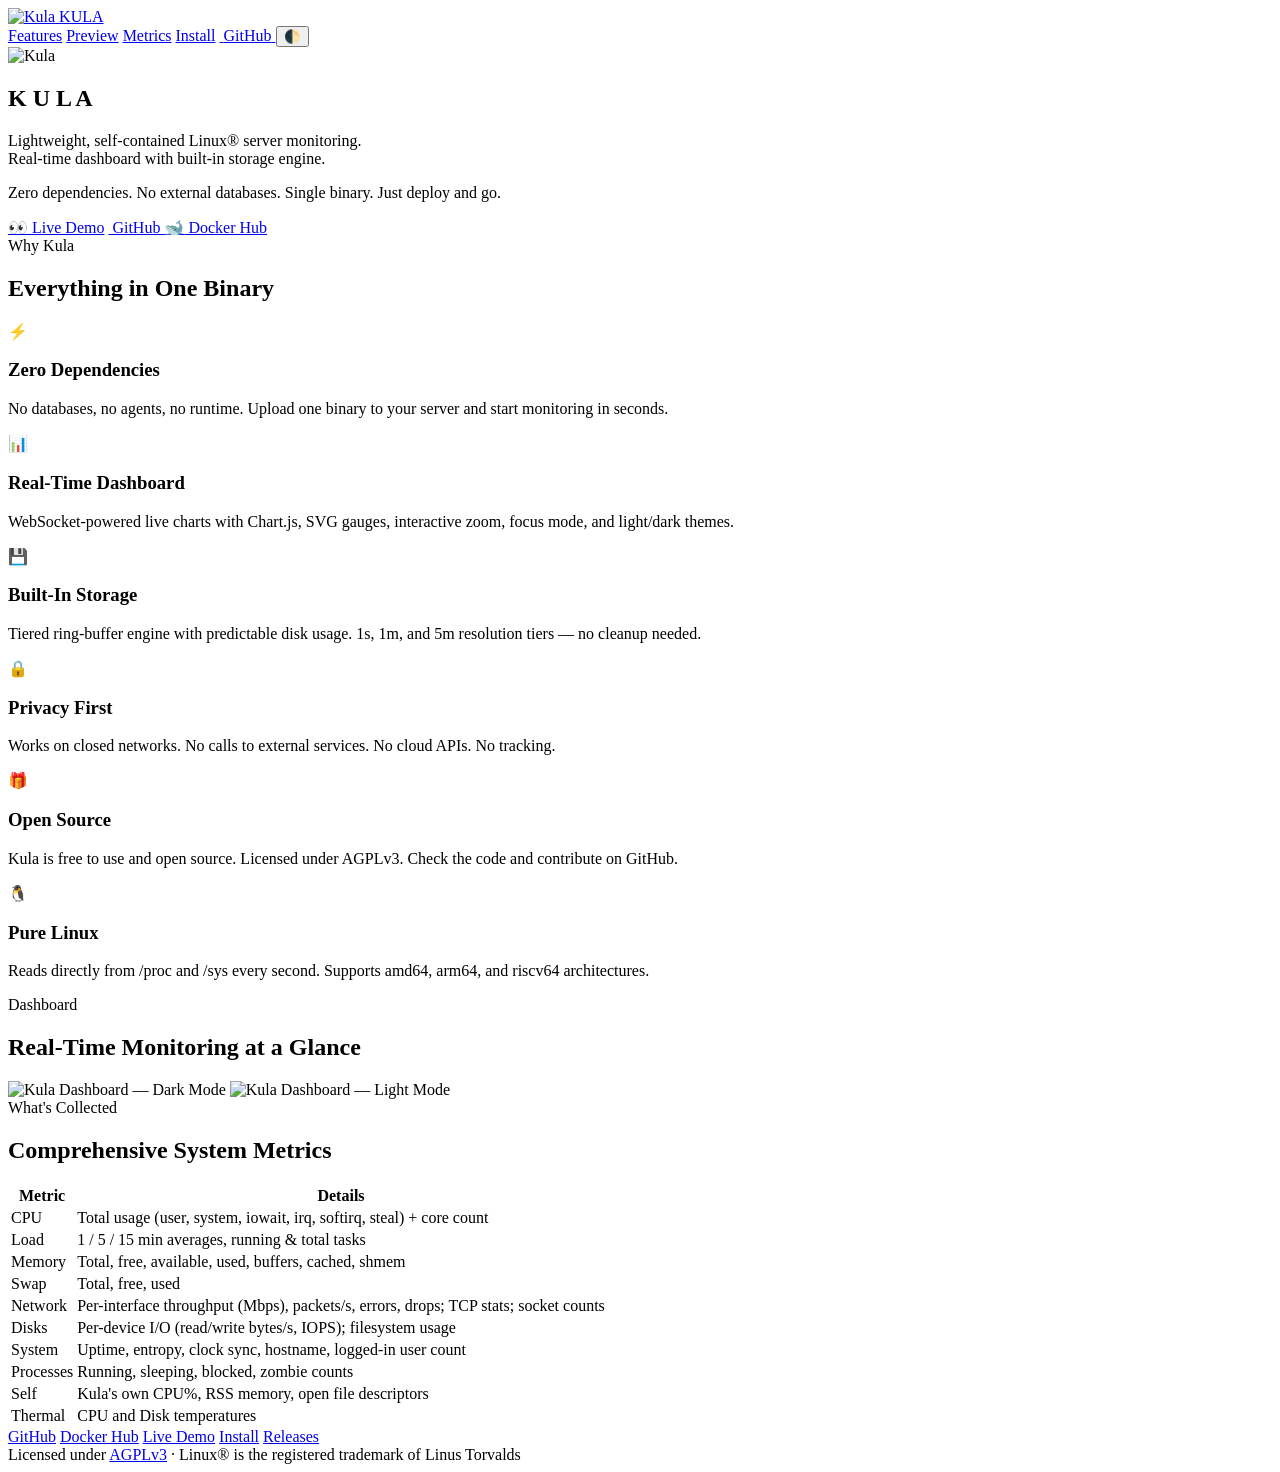
==== landing/index.html @ 713da469 "remove csp" ====
<!DOCTYPE html>
<html lang="en">

<head>
    <meta charset="UTF-8">
    <meta name="viewport" content="width=device-width, initial-scale=1.0">
    <title>Kula — Lightweight Linux Server Monitoring</title>
    <meta name="description"
        content="Zero-dependency, self-contained Linux server monitoring. Single binary, real-time dashboard, built-in storage engine. Just deploy and go.">
    <link rel="icon" href="https://raw.githubusercontent.com/c0m4r/kula/main/internal/web/static/kula.svg">
    <link rel="stylesheet" href="style.css">
</head>

<body>

    <!-- Navigation -->
    <nav class="nav" id="nav">
        <a href="#" class="nav-brand">
            <img src="https://raw.githubusercontent.com/c0m4r/kula/main/internal/web/static/kula.svg" alt="Kula">
            <span>KULA</span>
        </a>
        <div class="nav-links">
            <a href="#features">Features</a>
            <a href="#preview">Preview</a>
            <a href="#metrics">Metrics</a>
            <a href="https://github.com/c0m4r/kula?tab=readme-ov-file#-installation">Install</a>
            <a href="https://github.com/c0m4r/kula" class="github-link" id="github-link">
                <img src="github.svg" alt="" class="github-icon">
                <span>GitHub</span>
                <span class="stars-badge github-stars-count"></span>
            </a>
            <button class="btn-theme-toggle" id="btn-theme" title="Toggle light/dark mode"
                aria-label="Toggle theme">🌓</button>
        </div>
    </nav>

    <!-- Main Content -->
    <main>
        <!-- Hero -->
        <section class="hero" id="hero">
            <img src="https://raw.githubusercontent.com/c0m4r/kula/main/internal/web/static/kula.svg" alt="Kula"
                class="hero-logo">
            <h1>K U L A</h1>
            <p class="hero-tagline">Lightweight, self-contained Linux® server monitoring.<br>Real-time dashboard with
                built-in storage engine.</p>
            <p class="hero-sub">Zero dependencies. No external databases. Single binary. Just deploy and go.</p>
            <div class="hero-buttons">
                <a href="https://demo.kula.ovh/" class="btn btn-hero"><span role="img" aria-label="eye">👀</span> Live
                    Demo</a>
                <a href="https://github.com/c0m4r/kula" class="btn btn-outline">
                    <img src="github.svg" alt="" class="github-icon"> GitHub
                    <span class="stars-badge github-stars-count"></span>
                </a>
                <a href="https://hub.docker.com/r/c0m4r/kula" class="btn btn-docker"><span role="img"
                        aria-label="whale">🐋</span> Docker Hub</a>
            </div>
        </section>

        <!-- Features -->
        <section class="features fade-up" id="features">
            <div class="section-label">Why Kula</div>
            <h2 class="section-heading">Everything in One Binary</h2>
            <div class="features-grid">
                <div class="feature-card">
                    <div class="feature-icon"><span role="img" aria-label="lightning">⚡</span></div>
                    <h3>Zero Dependencies</h3>
                    <p>No databases, no agents, no runtime. Upload one binary to your server and start monitoring in
                        seconds.</p>
                </div>
                <div class="feature-card">
                    <div class="feature-icon"><span role="img" aria-label="chart">📊</span></div>
                    <h3>Real-Time Dashboard</h3>
                    <p>WebSocket-powered live charts with Chart.js, SVG gauges, interactive zoom, focus mode, and
                        light/dark
                        themes.</p>
                </div>
                <div class="feature-card">
                    <div class="feature-icon"><span role="img" aria-label="disk">💾</span></div>
                    <h3>Built-In Storage</h3>
                    <p>Tiered ring-buffer engine with predictable disk usage. 1s, 1m, and 5m resolution tiers — no
                        cleanup
                        needed.</p>
                </div>
                <div class="feature-card">
                    <div class="feature-icon"><span role="img" aria-label="lock">🔒</span></div>
                    <h3>Privacy First</h3>
                    <p>Works on closed networks. No calls to external services. No cloud APIs. No tracking.</p>
                </div>
                <div class="feature-card">
                    <div class="feature-icon"><span role="img" aria-label="gift">🎁</span></div>
                    <h3>Open Source</h3>
                    <p>Kula is free to use and open source. Licensed under AGPLv3. Check the code and contribute on
                        GitHub.
                    </p>
                </div>
                <div class="feature-card">
                    <div class="feature-icon"><span role="img" aria-label="penguin">🐧</span></div>
                    <h3>Pure Linux</h3>
                    <p>Reads directly from /proc and /sys every second. Supports amd64, arm64, and riscv64
                        architectures.
                    </p>
                </div>
            </div>
        </section>

        <!-- Dashboard Preview -->
        <section class="preview fade-up" id="preview">
            <div class="section-label">Dashboard</div>
            <h2 class="section-heading">Real-Time Monitoring at a Glance</h2>
            <div class="preview-frame">
                <img src="https://github.com/user-attachments/assets/d50e5653-0e84-4374-9ded-4d8e9f8eedd2"
                    alt="Kula Dashboard — Dark Mode" loading="lazy" class="preview-dark" id="preview-dark">
                <img src="https://github.com/user-attachments/assets/771b3e95-8713-44d2-8309-cd9e1f722a7e"
                    alt="Kula Dashboard — Light Mode" loading="lazy" class="preview-light hidden" id="preview-light">
            </div>
        </section>

        <!-- Metrics -->
        <section class="metrics fade-up" id="metrics">
            <div class="section-label">What's Collected</div>
            <h2 class="section-heading">Comprehensive System Metrics</h2>
            <table class="metrics-table">
                <thead>
                    <tr>
                        <th>Metric</th>
                        <th>Details</th>
                    </tr>
                </thead>
                <tbody>
                    <tr>
                        <td>CPU</td>
                        <td>Total usage (user, system, iowait, irq, softirq, steal) + core count</td>
                    </tr>
                    <tr>
                        <td>Load</td>
                        <td>1 / 5 / 15 min averages, running & total tasks</td>
                    </tr>
                    <tr>
                        <td>Memory</td>
                        <td>Total, free, available, used, buffers, cached, shmem</td>
                    </tr>
                    <tr>
                        <td>Swap</td>
                        <td>Total, free, used</td>
                    </tr>
                    <tr>
                        <td>Network</td>
                        <td>Per-interface throughput (Mbps), packets/s, errors, drops; TCP stats; socket counts</td>
                    </tr>
                    <tr>
                        <td>Disks</td>
                        <td>Per-device I/O (read/write bytes/s, IOPS); filesystem usage</td>
                    </tr>
                    <tr>
                        <td>System</td>
                        <td>Uptime, entropy, clock sync, hostname, logged-in user count</td>
                    </tr>
                    <tr>
                        <td>Processes</td>
                        <td>Running, sleeping, blocked, zombie counts</td>
                    </tr>
                    <tr>
                        <td>Self</td>
                        <td>Kula's own CPU%, RSS memory, open file descriptors</td>
                    </tr>
                    <tr>
                        <td>Thermal</td>
                        <td>CPU and Disk temperatures</td>
                    </tr>
                </tbody>
            </table>
        </section>
    </main>

    <!-- Footer -->
    <footer class="footer">
        <div class="footer-links">
            <a href="https://github.com/c0m4r/kula">GitHub</a>
            <a href="https://hub.docker.com/r/c0m4r/kula">Docker Hub</a>
            <a href="https://demo.kula.ovh/">Live Demo</a>
            <a href="https://github.com/c0m4r/kula?tab=readme-ov-file#-installation">Install</a>
            <a href="https://github.com/c0m4r/kula/releases">Releases</a>
        </div>
        <div class="footer-copy">
            Licensed under <a href="https://www.gnu.org/licenses/agpl-3.0">AGPLv3</a> ·
            Linux® is the registered trademark of Linus Torvalds
        </div>
    </footer>

    <script src="landing.js"></script>
</body>

</html>
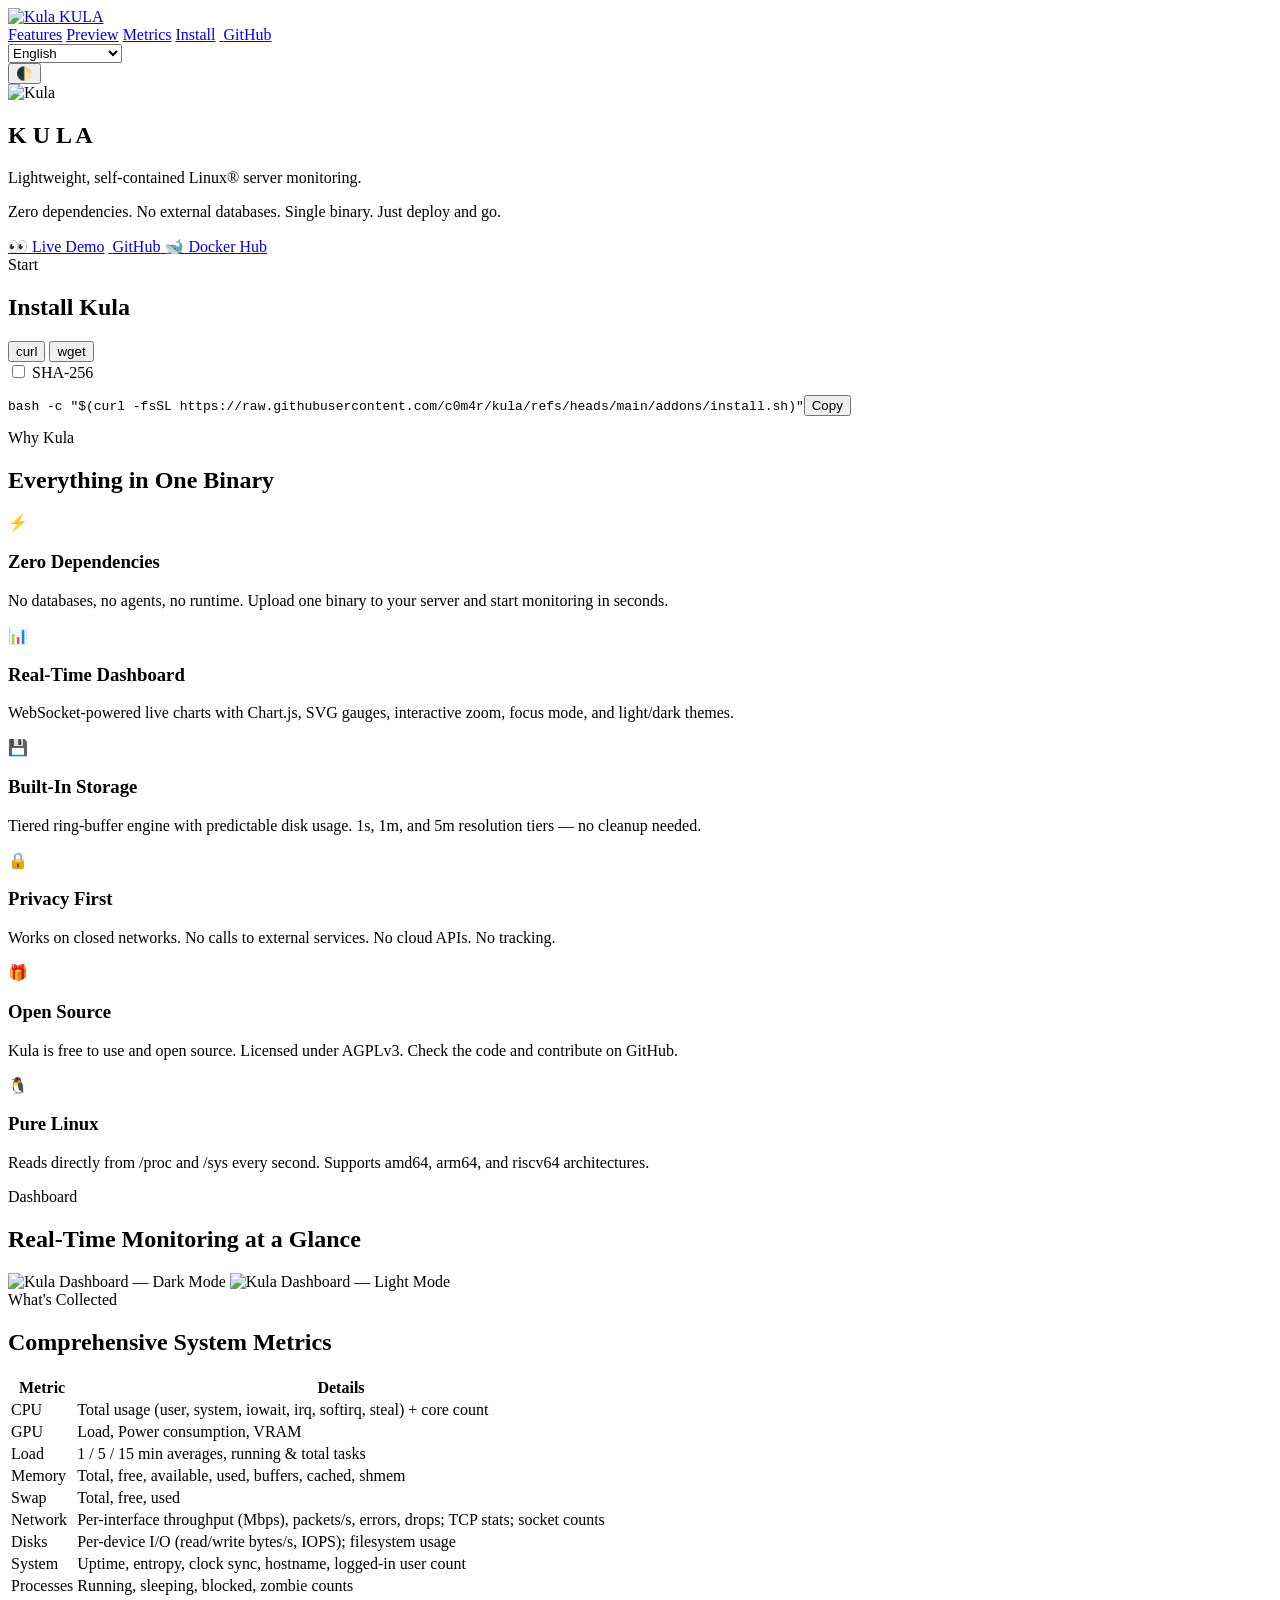
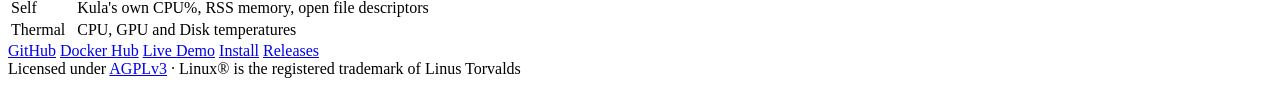
==== commit 9d77494b: "change sh to bash install command" ====
--- a/landing/index.html
+++ b/landing/index.html
@@ -4,11 +4,42 @@
 <head>
     <meta charset="UTF-8">
     <meta name="viewport" content="width=device-width, initial-scale=1.0">
-    <title>Kula — Lightweight Linux Server Monitoring</title>
-    <meta name="description"
+    <title data-i18n="seo_title">Kula — Lightweight Linux Server Monitoring</title>
+    <meta name="description" id="meta-desc" data-i18n-meta="seo_description"
         content="Zero-dependency, self-contained Linux server monitoring. Single binary, real-time dashboard, built-in storage engine. Just deploy and go.">
-    <link rel="icon" href="https://raw.githubusercontent.com/c0m4r/kula/main/internal/web/static/kula.svg">
+    <link rel="icon" href="kula.svg">
+    <link rel="manifest" href="manifest.json">
+    <meta name="theme-color" content="#0a0a0a">
     <link rel="stylesheet" href="style.css">
+    <!-- SEO: Multi-language support -->
+    <link rel="alternate" hreflang="x-default" href="https://kula.ovh/" />
+    <link rel="alternate" hreflang="ar" href="https://kula.ovh/?lang=ar" />
+    <link rel="alternate" hreflang="bn" href="https://kula.ovh/?lang=bn" />
+    <link rel="alternate" hreflang="cs" href="https://kula.ovh/?lang=cs" />
+    <link rel="alternate" hreflang="de" href="https://kula.ovh/?lang=de" />
+    <link rel="alternate" hreflang="en" href="https://kula.ovh/?lang=en" />
+    <link rel="alternate" hreflang="es" href="https://kula.ovh/?lang=es" />
+    <link rel="alternate" hreflang="fr" href="https://kula.ovh/?lang=fr" />
+    <link rel="alternate" hreflang="he" href="https://kula.ovh/?lang=he" />
+    <link rel="alternate" hreflang="hi" href="https://kula.ovh/?lang=hi" />
+    <link rel="alternate" hreflang="id" href="https://kula.ovh/?lang=id" />
+    <link rel="alternate" hreflang="it" href="https://kula.ovh/?lang=it" />
+    <link rel="alternate" hreflang="ja" href="https://kula.ovh/?lang=ja" />
+    <link rel="alternate" hreflang="ko" href="https://kula.ovh/?lang=ko" />
+    <link rel="alternate" hreflang="ms" href="https://kula.ovh/?lang=ms" />
+    <link rel="alternate" hreflang="nl" href="https://kula.ovh/?lang=nl" />
+    <link rel="alternate" hreflang="pl" href="https://kula.ovh/?lang=pl" />
+    <link rel="alternate" hreflang="pt" href="https://kula.ovh/?lang=pt" />
+    <link rel="alternate" hreflang="ro" href="https://kula.ovh/?lang=ro" />
+    <link rel="alternate" hreflang="ru" href="https://kula.ovh/?lang=ru" />
+    <link rel="alternate" hreflang="sv" href="https://kula.ovh/?lang=sv" />
+    <link rel="alternate" hreflang="th" href="https://kula.ovh/?lang=th" />
+    <link rel="alternate" hreflang="tr" href="https://kula.ovh/?lang=tr" />
+    <link rel="alternate" hreflang="uk" href="https://kula.ovh/?lang=uk" />
+    <link rel="alternate" hreflang="ur" href="https://kula.ovh/?lang=ur" />
+    <link rel="alternate" hreflang="vi" href="https://kula.ovh/?lang=vi" />
+    <link rel="alternate" hreflang="zh" href="https://kula.ovh/?lang=zh" />
+
 </head>
 
 <body>
@@ -16,19 +47,50 @@
     <!-- Navigation -->
     <nav class="nav" id="nav">
         <a href="#" class="nav-brand">
-            <img src="https://raw.githubusercontent.com/c0m4r/kula/main/internal/web/static/kula.svg" alt="Kula">
+            <img src="kula.svg" alt="Kula">
             <span>KULA</span>
         </a>
         <div class="nav-links">
-            <a href="#features">Features</a>
-            <a href="#preview">Preview</a>
-            <a href="#metrics">Metrics</a>
-            <a href="https://github.com/c0m4r/kula?tab=readme-ov-file#-installation">Install</a>
-            <a href="https://github.com/c0m4r/kula" class="github-link" id="github-link">
+            <a href="#features" data-i18n="nav_features">Features</a>
+            <a href="#preview" data-i18n="nav_preview">Preview</a>
+            <a href="#metrics" data-i18n="nav_metrics">Metrics</a>
+            <a href="https://github.com/c0m4r/kula?tab=readme-ov-file#-installation" data-i18n="nav_install"
+                rel="noopener noreferrer">Install</a>
+            <a href="https://github.com/c0m4r/kula" class="github-link" id="github-link" rel="noopener noreferrer">
                 <img src="github.svg" alt="" class="github-icon">
-                <span>GitHub</span>
+                <span data-i18n="nav_github">GitHub</span>
                 <span class="stars-badge github-stars-count"></span>
             </a>
+            <div class="language-switcher">
+                <select id="lang-select" class="lang-select" aria-label="Select Language">
+                    <option value="en">English</option>
+                    <option value="ar">العربية</option>
+                    <option value="ms">Bahasa Melayu</option>
+                    <option value="bn">বাংলা</option>
+                    <option value="cs">Čeština</option>
+                    <option value="de">Deutsch</option>
+                    <option value="es">Español</option>
+                    <option value="fr">Français</option>
+                    <option value="he">עברית</option>
+                    <option value="hi">हिन्दी</option>
+                    <option value="id">Indonesia</option>
+                    <option value="it">Italiano</option>
+                    <option value="ja">日本語</option>
+                    <option value="ko">한국어</option>
+                    <option value="nl">Nederlands</option>
+                    <option value="pl">Polski</option>
+                    <option value="pt">Português</option>
+                    <option value="ro">Română</option>
+                    <option value="ru">Русский</option>
+                    <option value="sv">Svenska</option>
+                    <option value="th">ไทย</option>
+                    <option value="tr">Türkçe</option>
+                    <option value="uk">Українська</option>
+                    <option value="ur">اردو</option>
+                    <option value="vi">Tiếng Việt</option>
+                    <option value="zh">中文</option>
+                </select>
+            </div>
             <button class="btn-theme-toggle" id="btn-theme" title="Toggle light/dark mode"
                 aria-label="Toggle theme">🌓</button>
         </div>
@@ -38,65 +100,97 @@
     <main>
         <!-- Hero -->
         <section class="hero" id="hero">
-            <img src="https://raw.githubusercontent.com/c0m4r/kula/main/internal/web/static/kula.svg" alt="Kula"
-                class="hero-logo">
+            <img src="kula.svg" alt="Kula" class="hero-logo">
             <h1>K U L A</h1>
-            <p class="hero-tagline">Lightweight, self-contained Linux® server monitoring.<br>Real-time dashboard with
-                built-in storage engine.</p>
-            <p class="hero-sub">Zero dependencies. No external databases. Single binary. Just deploy and go.</p>
+            <p class="hero-tagline" data-i18n-html="hero_tagline">Lightweight, self-contained Linux® server
+                monitoring.</p>
+            <p class="hero-sub" data-i18n="hero_sub">Zero dependencies. No external databases. Single binary. Just
+                deploy and go.</p>
             <div class="hero-buttons">
-                <a href="https://demo.kula.ovh/" class="btn btn-hero"><span role="img" aria-label="eye">👀</span> Live
-                    Demo</a>
-                <a href="https://github.com/c0m4r/kula" class="btn btn-outline">
-                    <img src="github.svg" alt="" class="github-icon"> GitHub
+                <a href="https://demo.kula.ovh/" class="btn btn-hero" rel="noopener noreferrer"><span role="img"
+                        aria-label="eye">👀</span> <span data-i18n="btn_demo">Live
+                        Demo</span></a>
+                <a href="https://github.com/c0m4r/kula" class="btn btn-outline" rel="noopener noreferrer">
+                    <img src="github.svg" alt="" class="github-icon"> <span data-i18n="btn_github">GitHub</span>
                     <span class="stars-badge github-stars-count"></span>
                 </a>
-                <a href="https://hub.docker.com/r/c0m4r/kula" class="btn btn-docker"><span role="img"
-                        aria-label="whale">🐋</span> Docker Hub</a>
-            </div>
-        </section>
+                <a href="https://hub.docker.com/r/c0m4r/kula" class="btn btn-docker" rel="noopener noreferrer"><span
+                        role="img" aria-label="whale">🐋</span> <span data-i18n="btn_docker">Docker Hub</span></a>
+            </div>
+
+        </section>
+
+        <!-- Installation -->
+        <section class="install fade-up" id="install">
+            <div class="section-label" data-i18n="label_install">Start</div>
+            <h2 class="section-heading" data-i18n="heading_install">Install Kula</h2>
+            <div class="install-card">
+                <div class="install-config">
+                    <div class="tool-tabs">
+                        <button class="tool-tab active" data-tool="curl">curl</button>
+                        <button class="tool-tab" data-tool="wget">wget</button>
+                    </div>
+                    <label class="checksum-toggle">
+                        <input type="checkbox" id="verify-checksum">
+                        <span class="toggle-slider"></span>
+                        <span class="toggle-label" data-i18n="install_verify">SHA-256</span>
+                    </label>
+                </div>
+                <div class="command-box">
+                    <pre><code id="install-command">bash -c "$(curl -fsSL https://raw.githubusercontent.com/c0m4r/kula/refs/heads/main/addons/install.sh)"</code><button class="copy-btn" id="copy-install-btn" data-i18n="btn_copy">Copy</button></pre>
+                </div>
+            </div>
+        </section>
+
+
 
         <!-- Features -->
         <section class="features fade-up" id="features">
-            <div class="section-label">Why Kula</div>
-            <h2 class="section-heading">Everything in One Binary</h2>
+            <div class="section-label" data-i18n="label_why">Why Kula</div>
+            <h2 class="section-heading" data-i18n="heading_foundation">Everything in One Binary</h2>
             <div class="features-grid">
                 <div class="feature-card">
                     <div class="feature-icon"><span role="img" aria-label="lightning">⚡</span></div>
-                    <h3>Zero Dependencies</h3>
-                    <p>No databases, no agents, no runtime. Upload one binary to your server and start monitoring in
+                    <h3 data-i18n="feature_zero_title">Zero Dependencies</h3>
+                    <p data-i18n="feature_zero_desc">No databases, no agents, no runtime. Upload one binary to your
+                        server and start monitoring in
                         seconds.</p>
                 </div>
                 <div class="feature-card">
                     <div class="feature-icon"><span role="img" aria-label="chart">📊</span></div>
-                    <h3>Real-Time Dashboard</h3>
-                    <p>WebSocket-powered live charts with Chart.js, SVG gauges, interactive zoom, focus mode, and
+                    <h3 data-i18n="feature_dash_title">Real-Time Dashboard</h3>
+                    <p data-i18n="feature_dash_desc">WebSocket-powered live charts with Chart.js, SVG gauges,
+                        interactive zoom, focus mode, and
                         light/dark
                         themes.</p>
                 </div>
                 <div class="feature-card">
                     <div class="feature-icon"><span role="img" aria-label="disk">💾</span></div>
-                    <h3>Built-In Storage</h3>
-                    <p>Tiered ring-buffer engine with predictable disk usage. 1s, 1m, and 5m resolution tiers — no
+                    <h3 data-i18n="feature_storage_title">Built-In Storage</h3>
+                    <p data-i18n="feature_storage_desc">Tiered ring-buffer engine with predictable disk usage. 1s, 1m,
+                        and 5m resolution tiers — no
                         cleanup
                         needed.</p>
                 </div>
                 <div class="feature-card">
                     <div class="feature-icon"><span role="img" aria-label="lock">🔒</span></div>
-                    <h3>Privacy First</h3>
-                    <p>Works on closed networks. No calls to external services. No cloud APIs. No tracking.</p>
+                    <h3 data-i18n="feature_privacy_title">Privacy First</h3>
+                    <p data-i18n="feature_privacy_desc">Works on closed networks. No calls to external services. No
+                        cloud APIs. No tracking.</p>
                 </div>
                 <div class="feature-card">
                     <div class="feature-icon"><span role="img" aria-label="gift">🎁</span></div>
-                    <h3>Open Source</h3>
-                    <p>Kula is free to use and open source. Licensed under AGPLv3. Check the code and contribute on
+                    <h3 data-i18n="feature_open_title">Open Source</h3>
+                    <p data-i18n="feature_open_desc">Kula is free to use and open source. Licensed under AGPLv3. Check
+                        the code and contribute on
                         GitHub.
                     </p>
                 </div>
                 <div class="feature-card">
                     <div class="feature-icon"><span role="img" aria-label="penguin">🐧</span></div>
-                    <h3>Pure Linux</h3>
-                    <p>Reads directly from /proc and /sys every second. Supports amd64, arm64, and riscv64
+                    <h3 data-i18n="feature_linux_title">Pure Linux</h3>
+                    <p data-i18n="feature_linux_desc">Reads directly from /proc and /sys every second. Supports amd64,
+                        arm64, and riscv64
                         architectures.
                     </p>
                 </div>
@@ -105,67 +199,75 @@
 
         <!-- Dashboard Preview -->
         <section class="preview fade-up" id="preview">
-            <div class="section-label">Dashboard</div>
-            <h2 class="section-heading">Real-Time Monitoring at a Glance</h2>
+            <div class="section-label" data-i18n="label_dashboard">Dashboard</div>
+            <h2 class="section-heading" data-i18n="heading_preview">Real-Time Monitoring at a Glance</h2>
             <div class="preview-frame">
-                <img src="https://github.com/user-attachments/assets/d50e5653-0e84-4374-9ded-4d8e9f8eedd2"
-                    alt="Kula Dashboard — Dark Mode" loading="lazy" class="preview-dark" id="preview-dark">
-                <img src="https://github.com/user-attachments/assets/771b3e95-8713-44d2-8309-cd9e1f722a7e"
-                    alt="Kula Dashboard — Light Mode" loading="lazy" class="preview-light hidden" id="preview-light">
+                <img src="dark.png" alt="Kula Dashboard — Dark Mode" loading="lazy" class="preview-dark"
+                    id="preview-dark">
+                <img src="light.png" alt="Kula Dashboard — Light Mode" loading="lazy" class="preview-light hidden"
+                    id="preview-light">
             </div>
         </section>
 
         <!-- Metrics -->
         <section class="metrics fade-up" id="metrics">
-            <div class="section-label">What's Collected</div>
-            <h2 class="section-heading">Comprehensive System Metrics</h2>
+            <div class="section-label" data-i18n="label_collected">What's Collected</div>
+            <h2 class="section-heading" data-i18n="heading_metrics">Comprehensive System Metrics</h2>
             <table class="metrics-table">
                 <thead>
                     <tr>
-                        <th>Metric</th>
-                        <th>Details</th>
+                        <th data-i18n="table_metric">Metric</th>
+                        <th data-i18n="table_details">Details</th>
                     </tr>
                 </thead>
                 <tbody>
                     <tr>
-                        <td>CPU</td>
-                        <td>Total usage (user, system, iowait, irq, softirq, steal) + core count</td>
-                    </tr>
-                    <tr>
-                        <td>Load</td>
-                        <td>1 / 5 / 15 min averages, running & total tasks</td>
-                    </tr>
-                    <tr>
-                        <td>Memory</td>
-                        <td>Total, free, available, used, buffers, cached, shmem</td>
-                    </tr>
-                    <tr>
-                        <td>Swap</td>
-                        <td>Total, free, used</td>
-                    </tr>
-                    <tr>
-                        <td>Network</td>
-                        <td>Per-interface throughput (Mbps), packets/s, errors, drops; TCP stats; socket counts</td>
-                    </tr>
-                    <tr>
-                        <td>Disks</td>
-                        <td>Per-device I/O (read/write bytes/s, IOPS); filesystem usage</td>
-                    </tr>
-                    <tr>
-                        <td>System</td>
-                        <td>Uptime, entropy, clock sync, hostname, logged-in user count</td>
-                    </tr>
-                    <tr>
-                        <td>Processes</td>
-                        <td>Running, sleeping, blocked, zombie counts</td>
-                    </tr>
-                    <tr>
-                        <td>Self</td>
-                        <td>Kula's own CPU%, RSS memory, open file descriptors</td>
-                    </tr>
-                    <tr>
-                        <td>Thermal</td>
-                        <td>CPU and Disk temperatures</td>
+                        <td data-i18n="metric_cpu">CPU</td>
+                        <td data-i18n="metric_cpu_details">Total usage (user, system, iowait, irq, softirq, steal) +
+                            core count</td>
+                    </tr>
+                    <tr>
+                        <td data-i18n="metric_gpu">GPU</td>
+                        <td data-i18n="metric_gpu_details">Load, Power consumption, VRAM</td>
+                    </tr>
+                    <tr>
+                        <td data-i18n="metric_load">Load</td>
+                        <td data-i18n="metric_load_details">1 / 5 / 15 min averages, running & total tasks</td>
+                    </tr>
+                    <tr>
+                        <td data-i18n="metric_memory">Memory</td>
+                        <td data-i18n="metric_memory_details">Total, free, available, used, buffers, cached, shmem</td>
+                    </tr>
+                    <tr>
+                        <td data-i18n="metric_swap">Swap</td>
+                        <td data-i18n="metric_swap_details">Total, free, used</td>
+                    </tr>
+                    <tr>
+                        <td data-i18n="metric_network">Network</td>
+                        <td data-i18n="metric_network_details">Per-interface throughput (Mbps), packets/s, errors,
+                            drops; TCP stats; socket counts</td>
+                    </tr>
+                    <tr>
+                        <td data-i18n="metric_disks">Disks</td>
+                        <td data-i18n="metric_disks_details">Per-device I/O (read/write bytes/s, IOPS); filesystem usage
+                        </td>
+                    </tr>
+                    <tr>
+                        <td data-i18n="metric_system">System</td>
+                        <td data-i18n="metric_system_details">Uptime, entropy, clock sync, hostname, logged-in user
+                            count</td>
+                    </tr>
+                    <tr>
+                        <td data-i18n="metric_processes">Processes</td>
+                        <td data-i18n="metric_processes_details">Running, sleeping, blocked, zombie counts</td>
+                    </tr>
+                    <tr>
+                        <td data-i18n="metric_self">Self</td>
+                        <td data-i18n="metric_self_details">Kula's own CPU%, RSS memory, open file descriptors</td>
+                    </tr>
+                    <tr>
+                        <td data-i18n="metric_thermal">Thermal</td>
+                        <td data-i18n="metric_thermal_details">CPU, GPU and Disk temperatures</td>
                     </tr>
                 </tbody>
             </table>
@@ -175,19 +277,23 @@
     <!-- Footer -->
     <footer class="footer">
         <div class="footer-links">
-            <a href="https://github.com/c0m4r/kula">GitHub</a>
-            <a href="https://hub.docker.com/r/c0m4r/kula">Docker Hub</a>
-            <a href="https://demo.kula.ovh/">Live Demo</a>
-            <a href="https://github.com/c0m4r/kula?tab=readme-ov-file#-installation">Install</a>
-            <a href="https://github.com/c0m4r/kula/releases">Releases</a>
+            <a href="https://github.com/c0m4r/kula" data-i18n="nav_github" rel="noopener noreferrer">GitHub</a>
+            <a href="https://hub.docker.com/r/c0m4r/kula" data-i18n="btn_docker" rel="noopener noreferrer">Docker
+                Hub</a>
+            <a href="https://demo.kula.ovh/" data-i18n="btn_demo" rel="noopener noreferrer">Live Demo</a>
+            <a href="https://github.com/c0m4r/kula?tab=readme-ov-file#-installation" data-i18n="nav_install"
+                rel="noopener noreferrer">Install</a>
+            <a href="https://github.com/c0m4r/kula/releases" data-i18n="footer_releases"
+                rel="noopener noreferrer">Releases</a>
         </div>
-        <div class="footer-copy">
-            Licensed under <a href="https://www.gnu.org/licenses/agpl-3.0">AGPLv3</a> ·
+        <div class="footer-copy" data-i18n-html="footer_copy">
+            Licensed under <a href="https://www.gnu.org/licenses/agpl-3.0" rel="noopener noreferrer">AGPLv3</a> ·
             Linux® is the registered trademark of Linus Torvalds
         </div>
     </footer>
 
-    <script src="landing.js"></script>
+    <script src="landing.js" integrity="sha384-oFYMfR/jPJWDoqlY0L7a/27jDvE67JhT5kR2g8V2E2kOCiVkXstOzoQVoW8Kvp4g"
+        crossorigin="anonymous"></script>
 </body>
 
-</html>+</html>
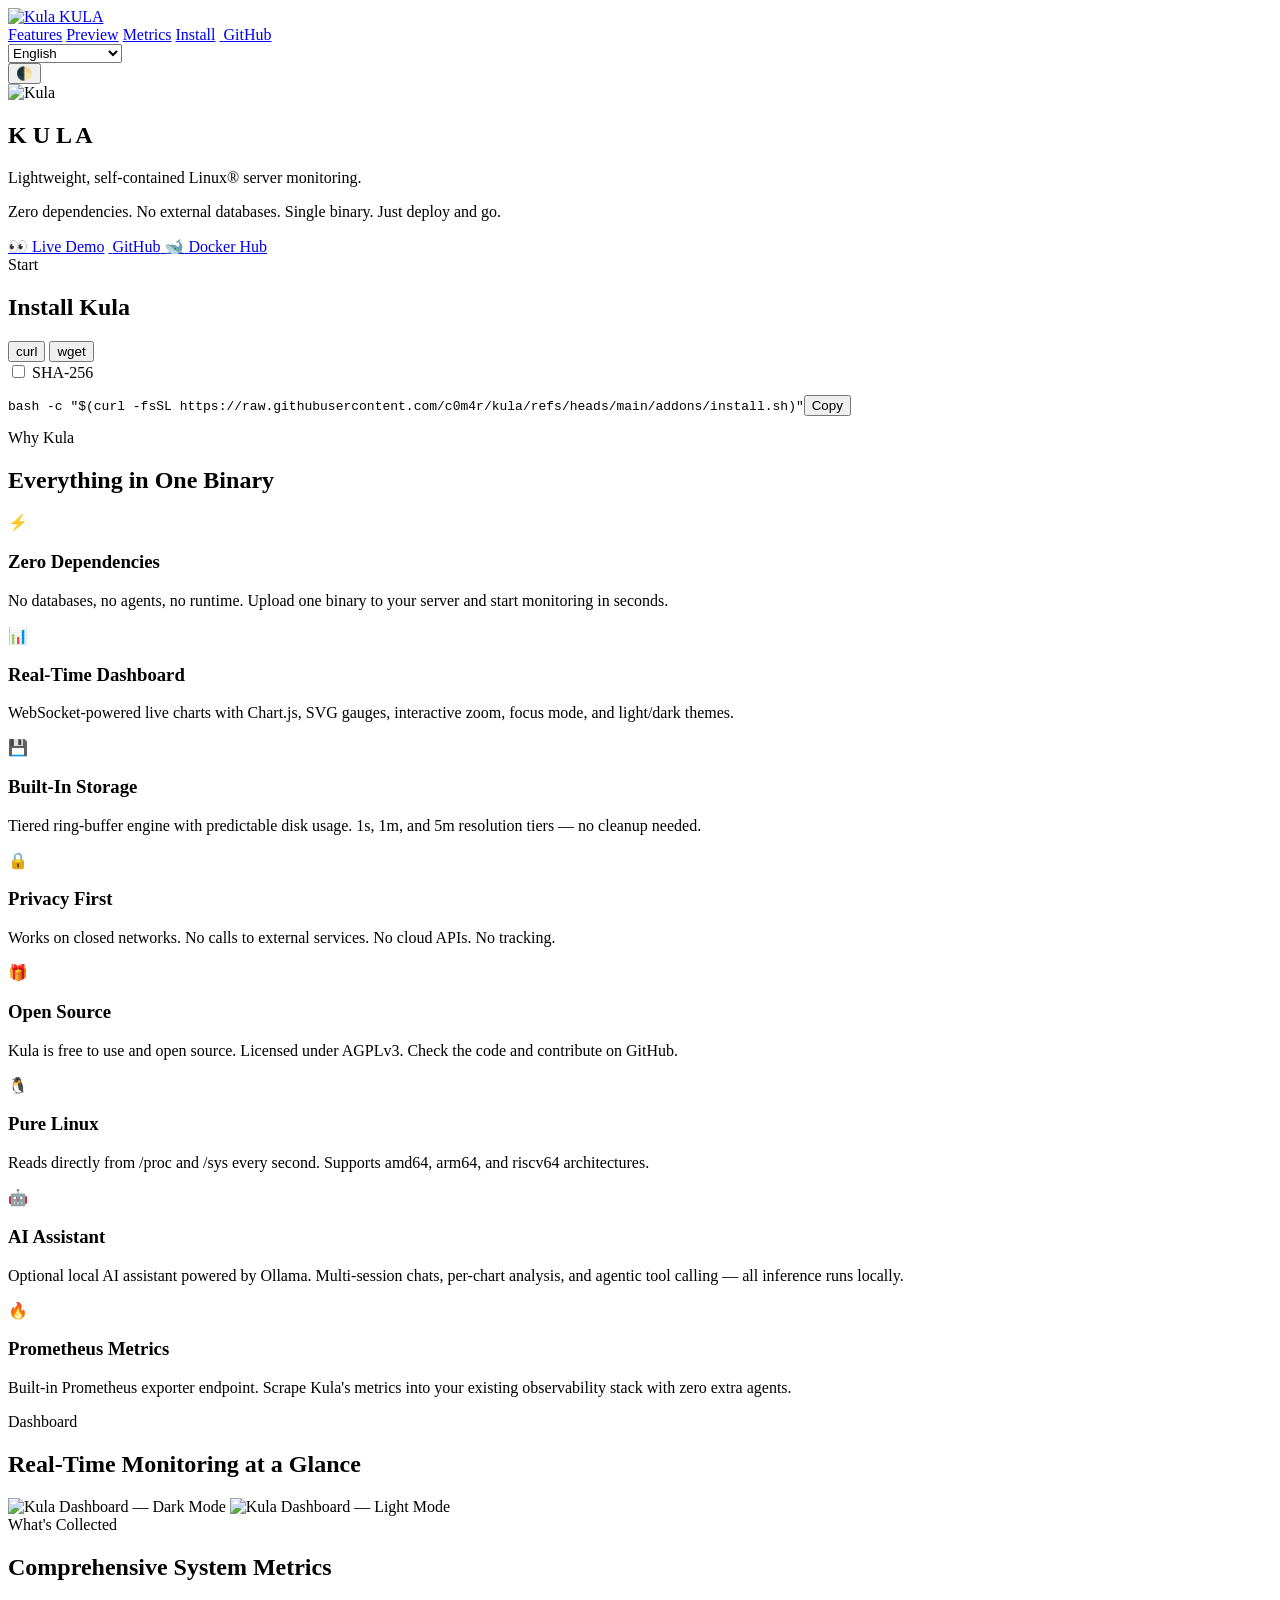
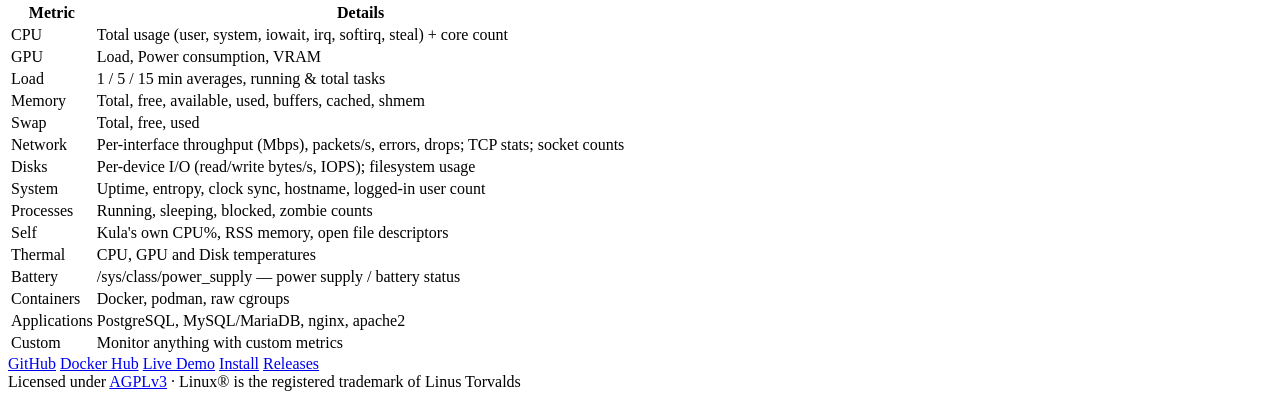
==== commit 018ea883: "mention mysql/mariadb, apache2 monitoring" ====
--- a/landing/index.html
+++ b/landing/index.html
@@ -194,6 +194,18 @@
                         architectures.
                     </p>
                 </div>
+                <div class="feature-card">
+                    <div class="feature-icon"><span role="img" aria-label="robot">🤖</span></div>
+                    <h3 data-i18n="feature_ai_title">AI Assistant</h3>
+                    <p data-i18n="feature_ai_desc">Optional local AI assistant powered by Ollama. Multi-session chats,
+                        per-chart analysis, and agentic tool calling — all inference runs locally.</p>
+                </div>
+                <div class="feature-card">
+                    <div class="feature-icon"><span role="img" aria-label="fire">🔥</span></div>
+                    <h3 data-i18n="feature_prom_title">Prometheus Metrics</h3>
+                    <p data-i18n="feature_prom_desc">Built-in Prometheus exporter endpoint. Scrape Kula's metrics into
+                        your existing observability stack with zero extra agents.</p>
+                </div>
             </div>
         </section>
 
@@ -268,6 +280,23 @@
                     <tr>
                         <td data-i18n="metric_thermal">Thermal</td>
                         <td data-i18n="metric_thermal_details">CPU, GPU and Disk temperatures</td>
+                    </tr>
+                    <tr>
+                        <td data-i18n="metric_battery">Battery</td>
+                        <td data-i18n="metric_battery_details">/sys/class/power_supply — power supply / battery status
+                        </td>
+                    </tr>
+                    <tr>
+                        <td data-i18n="metric_containers">Containers</td>
+                        <td data-i18n="metric_containers_details">Docker, podman, raw cgroups</td>
+                    </tr>
+                    <tr>
+                        <td data-i18n="metric_apps">Applications</td>
+                        <td data-i18n="metric_apps_details">PostgreSQL, MySQL/MariaDB, nginx, apache2</td>
+                    </tr>
+                    <tr>
+                        <td data-i18n="metric_custom">Custom</td>
+                        <td data-i18n="metric_custom_details">Monitor anything with custom metrics</td>
                     </tr>
                 </tbody>
             </table>
@@ -292,7 +321,7 @@
         </div>
     </footer>
 
-    <script src="landing.js" integrity="sha384-oFYMfR/jPJWDoqlY0L7a/27jDvE67JhT5kR2g8V2E2kOCiVkXstOzoQVoW8Kvp4g"
+    <script src="landing.js" integrity="sha384-2TF5GA/de3JYOzorNSEqXl1tLr9USm4iTRAdvMYZZbp8L7vsgblS3V1xi2Z5/6Z0"
         crossorigin="anonymous"></script>
 </body>
 
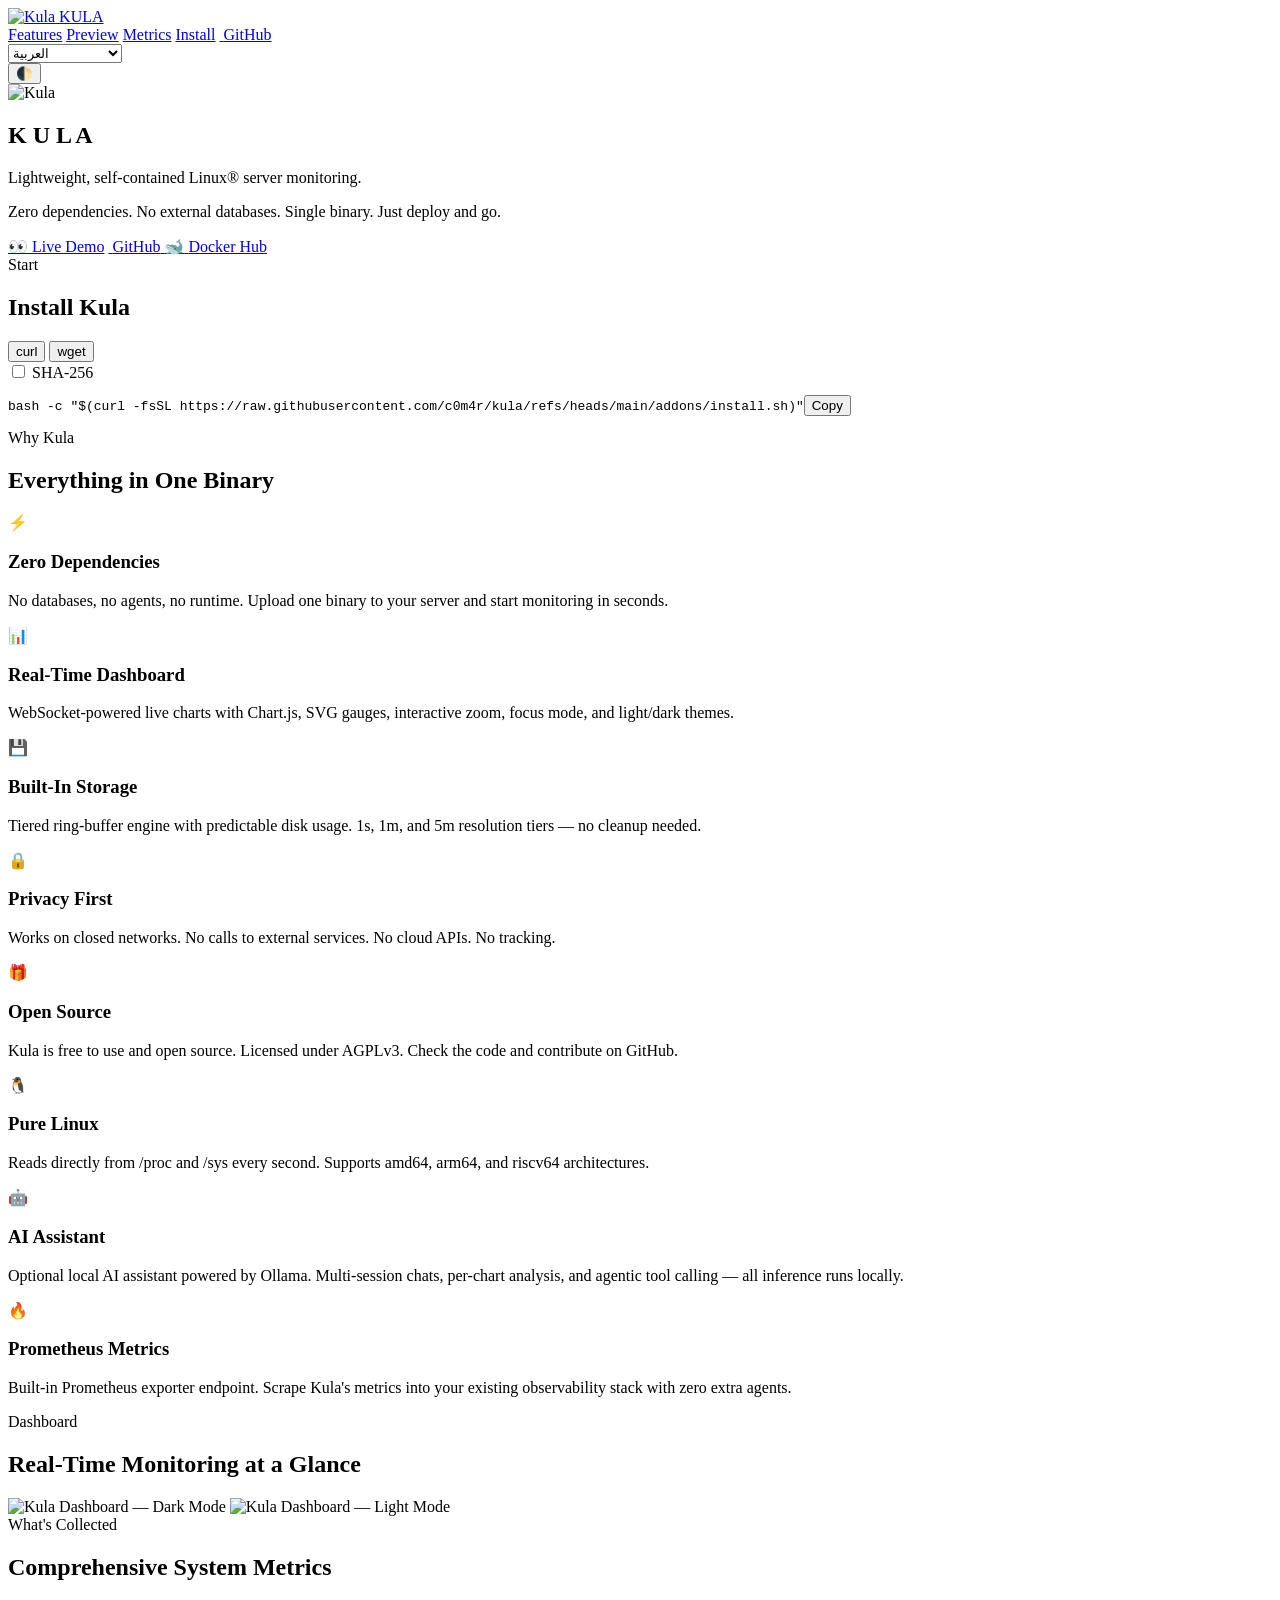
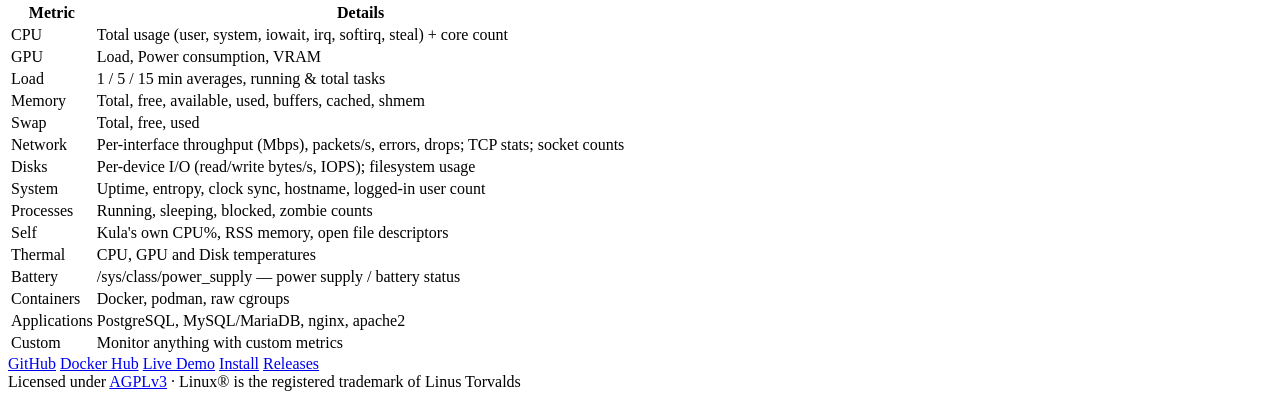
==== commit b809c4ea: "default lang positioning" ====
--- a/landing/index.html
+++ b/landing/index.html
@@ -63,12 +63,12 @@
             </a>
             <div class="language-switcher">
                 <select id="lang-select" class="lang-select" aria-label="Select Language">
-                    <option value="en">English</option>
                     <option value="ar">العربية</option>
                     <option value="ms">Bahasa Melayu</option>
                     <option value="bn">বাংলা</option>
                     <option value="cs">Čeština</option>
                     <option value="de">Deutsch</option>
+                    <option value="en">English</option>
                     <option value="es">Español</option>
                     <option value="fr">Français</option>
                     <option value="he">עברית</option>
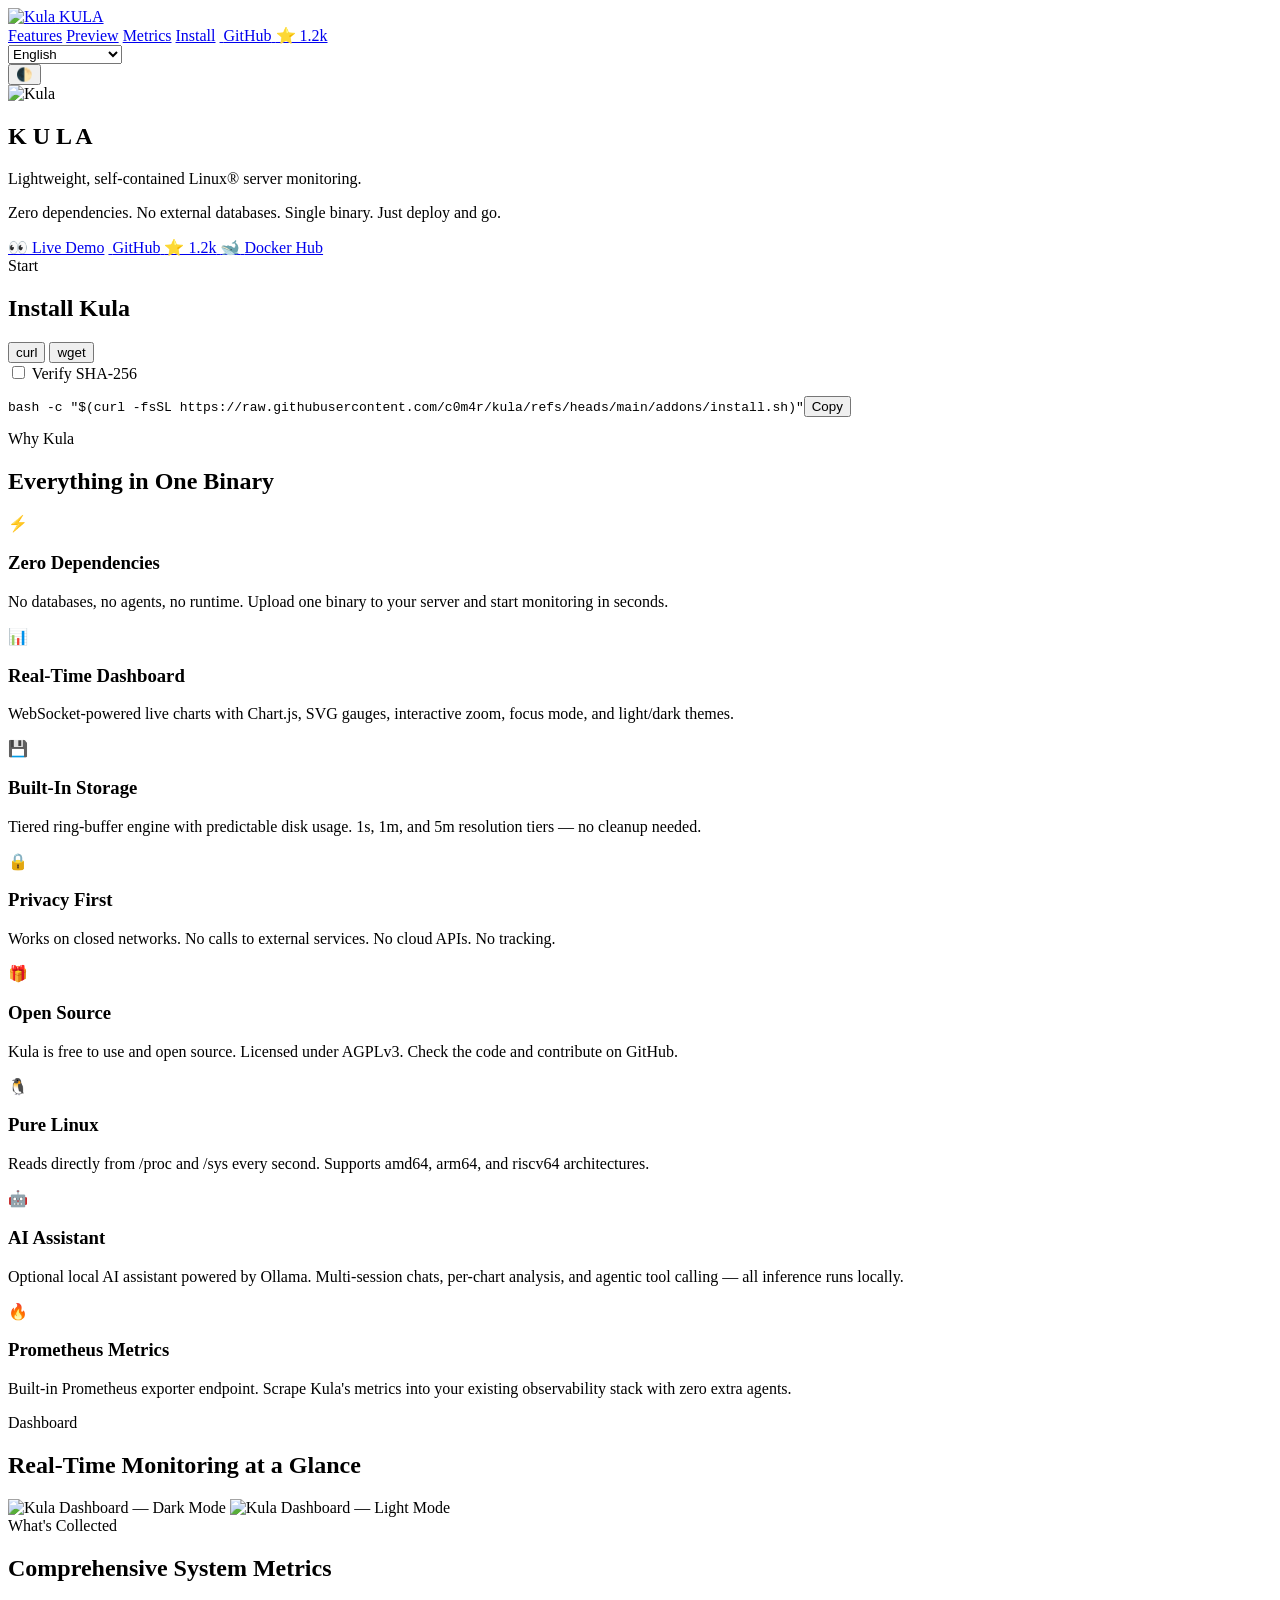
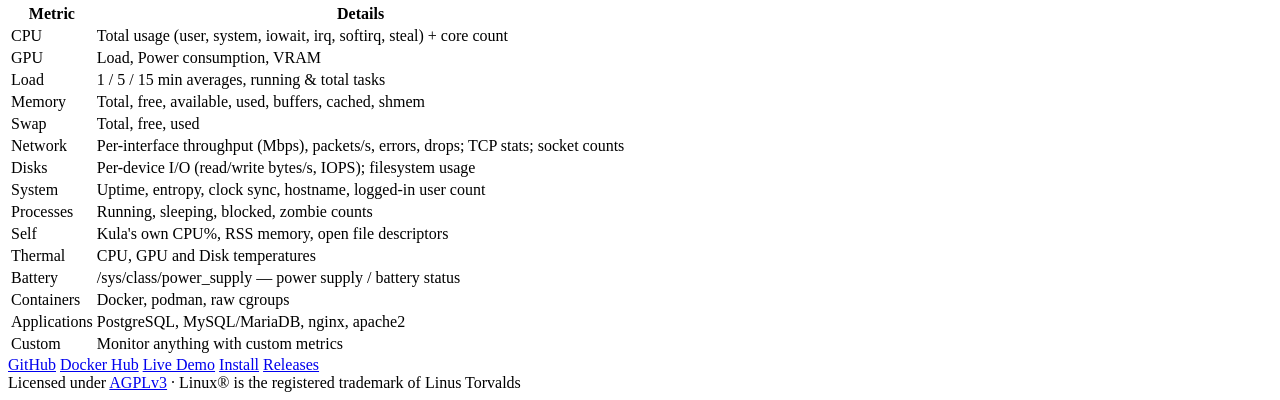
==== commit 3584252b: "replace sh with bash for proper handling" ====
--- a/landing/index.html
+++ b/landing/index.html
@@ -321,7 +321,7 @@
         </div>
     </footer>
 
-    <script src="landing.js" integrity="sha384-2TF5GA/de3JYOzorNSEqXl1tLr9USm4iTRAdvMYZZbp8L7vsgblS3V1xi2Z5/6Z0"
+    <script src="landing.js" integrity="sha384-6VGa1VSpReVudNPBq+dnVAKauLmr5qqykwdytuSHb64VEH9On4BXzSDeqR2rGHc3"
         crossorigin="anonymous"></script>
 </body>
 
